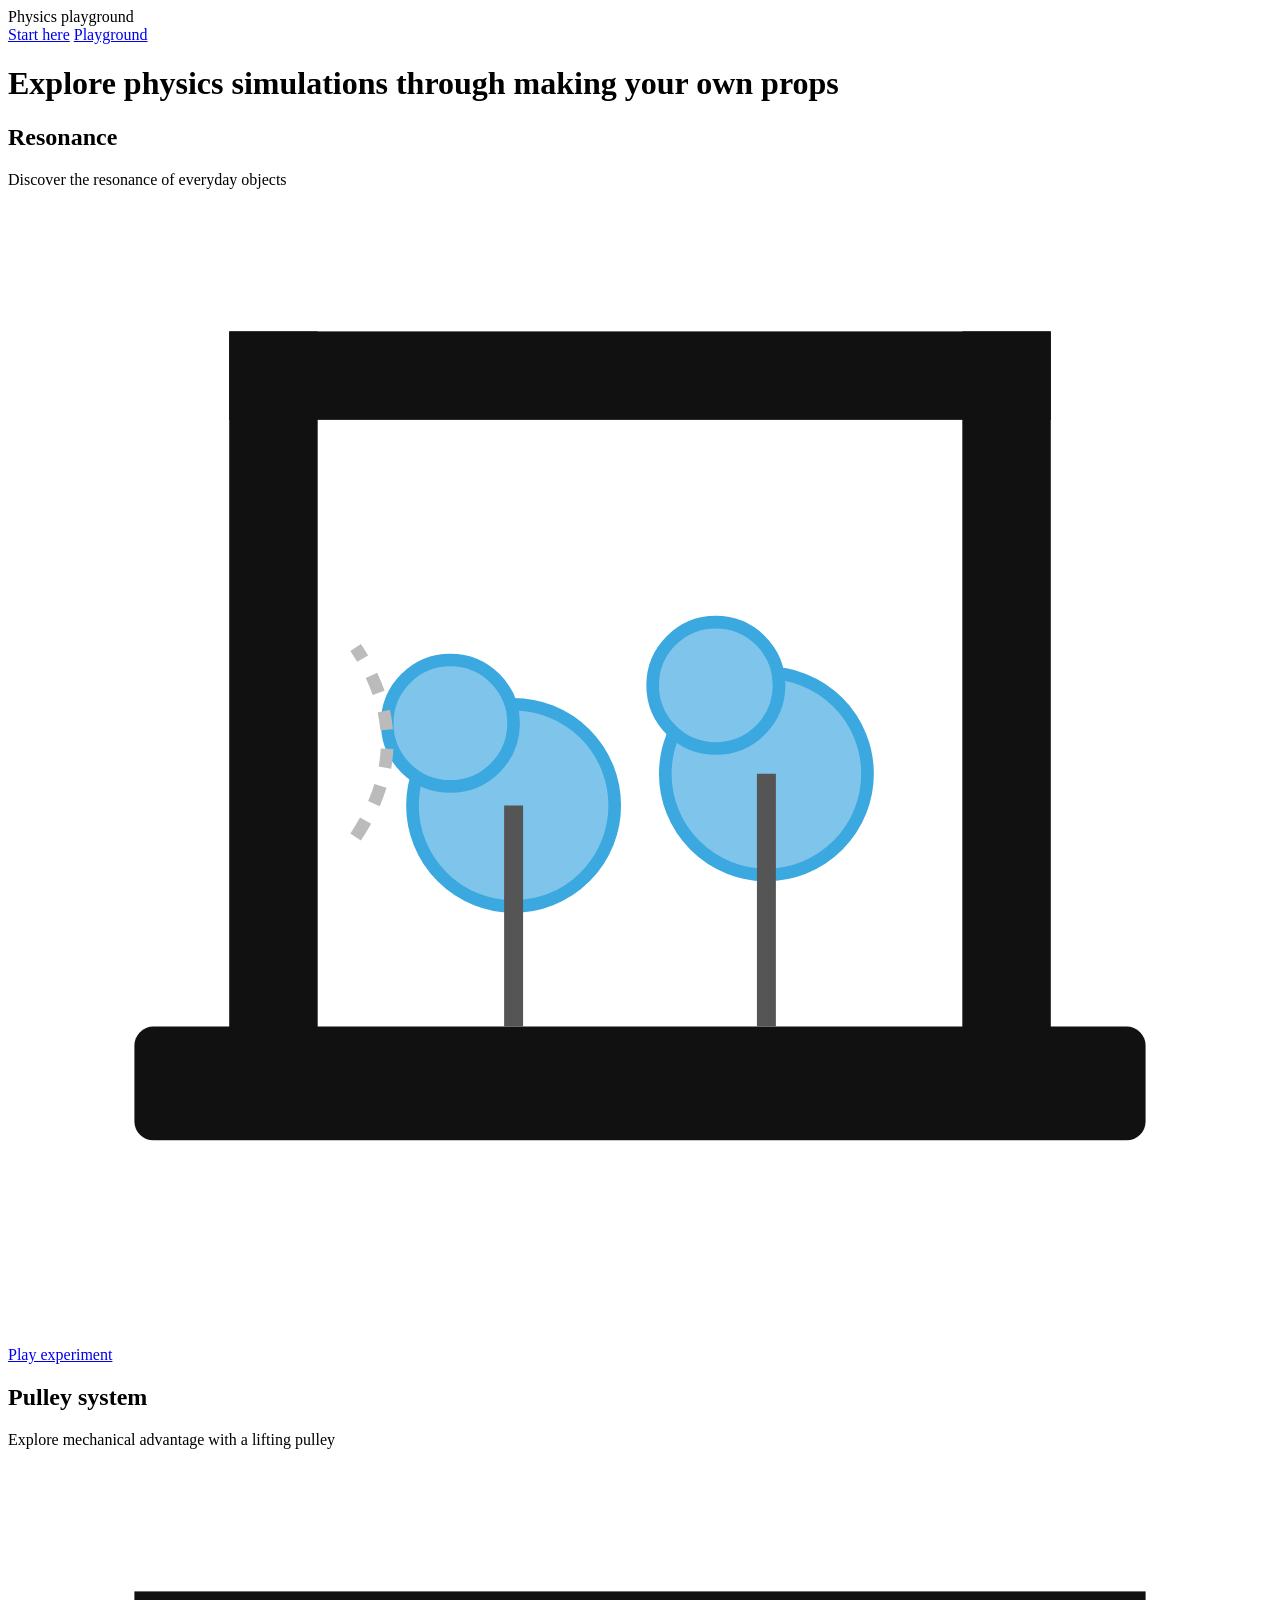
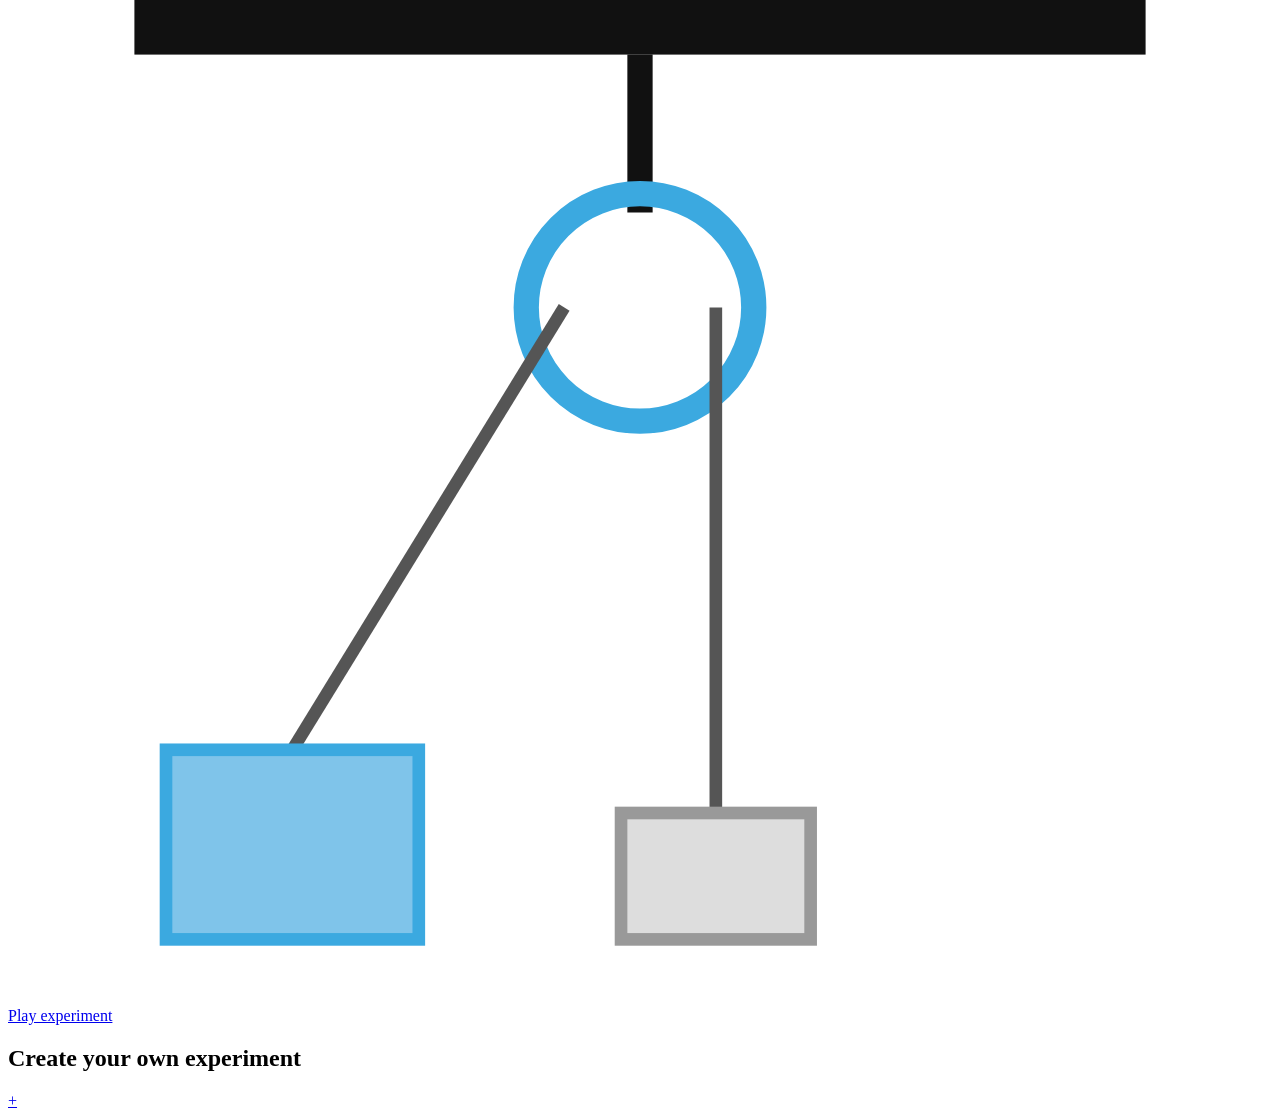
==== index.html @ e657a327 "Rename index (2).html to index.html" ====
<!DOCTYPE html>
<html lang="en">
<head>
    <meta charset="utf-8" />
    <link rel="stylesheet" href="style.css">
    <link rel="preconnect" href="https://fonts.googleapis.com">
    <link rel="preconnect" href="https://fonts.gstatic.com" crossorigin>
    <link href="https://fonts.googleapis.com/css2?family=Open+Sans:wght@300;400;500;600;700&display=swap" rel="stylesheet">
    <title>Physics Playground</title>
</head>
<body>

    <header class="topbar">
        <span class="topbar-title">Physics playground</span>
        <nav class="topnav">
            <a href="index.html" class="nav-pill nav-pill-outline">Start here</a>
            <a href="playground.html" class="nav-pill nav-pill-filled">Playground</a>
        </nav>
    </header>

    <h1 class="page-heading">Explore physics simulations through making your own props</h1>

    <div class="template-grid">

        <!-- RESONANCE -->
        <div class="template-card">
            <h2>Resonance</h2>
            <p class="template-desc">Discover the resonance of everyday objects</p>
            <div class="template-art">
                <svg viewBox="0 0 200 180" xmlns="http://www.w3.org/2000/svg">
                    <rect x="20" y="130" width="160" height="18" rx="3" fill="#111"/>
                    <rect x="35" y="20" width="14" height="115" fill="#111"/>
                    <rect x="151" y="20" width="14" height="115" fill="#111"/>
                    <rect x="35" y="20" width="130" height="14" fill="#111"/>
                    <circle cx="80" cy="95" r="16" fill="#7fc4ea" stroke="#3ba9e0" stroke-width="2"/>
                    <circle cx="70" cy="82" r="10" fill="#7fc4ea" stroke="#3ba9e0" stroke-width="2"/>
                    <circle cx="120" cy="90" r="16" fill="#7fc4ea" stroke="#3ba9e0" stroke-width="2"/>
                    <circle cx="112" cy="76" r="10" fill="#7fc4ea" stroke="#3ba9e0" stroke-width="2"/>
                    <line x1="80" y1="95" x2="80" y2="130" stroke="#555" stroke-width="3"/>
                    <line x1="120" y1="90" x2="120" y2="130" stroke="#555" stroke-width="3"/>
                    <path d="M55 100 q10 -15 0 -30" fill="none" stroke="#bbb" stroke-width="2" stroke-dasharray="3 3"/>
                </svg>
            </div>
            <a href="playground.html?template=resonance" class="template-play-btn">Play experiment</a>
        </div>

        <!-- PULLEY SYSTEM -->
        <div class="template-card">
            <h2>Pulley system</h2>
            <p class="template-desc">Explore mechanical advantage with a lifting pulley</p>
            <div class="template-art">
                <svg viewBox="0 0 200 180" xmlns="http://www.w3.org/2000/svg">
                    <rect x="20" y="20" width="160" height="10" fill="#111"/>
                    <line x1="100" y1="30" x2="100" y2="55" stroke="#111" stroke-width="4"/>
                    <circle cx="100" cy="70" r="18" fill="none" stroke="#3ba9e0" stroke-width="4"/>
                    <line x1="88" y1="70" x2="45" y2="140" stroke="#555" stroke-width="2"/>
                    <line x1="112" y1="70" x2="112" y2="150" stroke="#555" stroke-width="2"/>
                    <rect x="25" y="140" width="40" height="30" fill="#7fc4ea" stroke="#3ba9e0" stroke-width="2"/>
                    <rect x="97" y="150" width="30" height="20" fill="#ddd" stroke="#999" stroke-width="2"/>
                </svg>
            </div>
            <a href="playground.html?template=pulley" class="template-play-btn">Play experiment</a>
        </div>

        <!-- CREATE YOUR OWN -->
        <div class="template-card template-card-blank">
            <h2>Create your own experiment</h2>
            <a href="playground.html" class="template-blank-plus" title="Start a blank experiment">+</a>
        </div>

    </div>

</body>
</html>
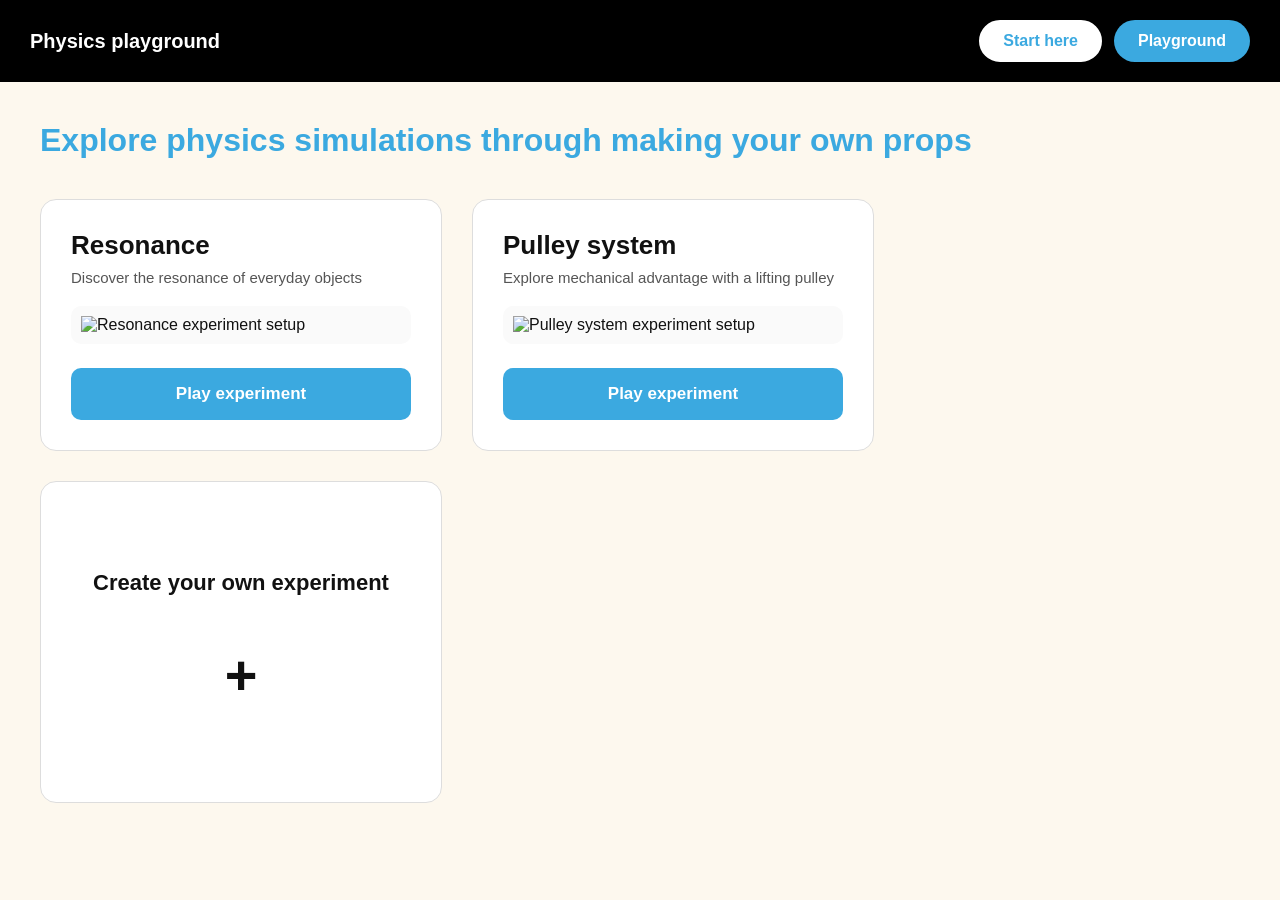
==== commit 5d1a644e: "Replace SVG graphics with image tags" ====
--- a/index.html
+++ b/index.html
@@ -27,19 +27,7 @@
             <h2>Resonance</h2>
             <p class="template-desc">Discover the resonance of everyday objects</p>
             <div class="template-art">
-                <svg viewBox="0 0 200 180" xmlns="http://www.w3.org/2000/svg">
-                    <rect x="20" y="130" width="160" height="18" rx="3" fill="#111"/>
-                    <rect x="35" y="20" width="14" height="115" fill="#111"/>
-                    <rect x="151" y="20" width="14" height="115" fill="#111"/>
-                    <rect x="35" y="20" width="130" height="14" fill="#111"/>
-                    <circle cx="80" cy="95" r="16" fill="#7fc4ea" stroke="#3ba9e0" stroke-width="2"/>
-                    <circle cx="70" cy="82" r="10" fill="#7fc4ea" stroke="#3ba9e0" stroke-width="2"/>
-                    <circle cx="120" cy="90" r="16" fill="#7fc4ea" stroke="#3ba9e0" stroke-width="2"/>
-                    <circle cx="112" cy="76" r="10" fill="#7fc4ea" stroke="#3ba9e0" stroke-width="2"/>
-                    <line x1="80" y1="95" x2="80" y2="130" stroke="#555" stroke-width="3"/>
-                    <line x1="120" y1="90" x2="120" y2="130" stroke="#555" stroke-width="3"/>
-                    <path d="M55 100 q10 -15 0 -30" fill="none" stroke="#bbb" stroke-width="2" stroke-dasharray="3 3"/>
-                </svg>
+                <img src="resonance.jpg" alt="Resonance experiment setup">
             </div>
             <a href="playground.html?template=resonance" class="template-play-btn">Play experiment</a>
         </div>
@@ -49,15 +37,7 @@
             <h2>Pulley system</h2>
             <p class="template-desc">Explore mechanical advantage with a lifting pulley</p>
             <div class="template-art">
-                <svg viewBox="0 0 200 180" xmlns="http://www.w3.org/2000/svg">
-                    <rect x="20" y="20" width="160" height="10" fill="#111"/>
-                    <line x1="100" y1="30" x2="100" y2="55" stroke="#111" stroke-width="4"/>
-                    <circle cx="100" cy="70" r="18" fill="none" stroke="#3ba9e0" stroke-width="4"/>
-                    <line x1="88" y1="70" x2="45" y2="140" stroke="#555" stroke-width="2"/>
-                    <line x1="112" y1="70" x2="112" y2="150" stroke="#555" stroke-width="2"/>
-                    <rect x="25" y="140" width="40" height="30" fill="#7fc4ea" stroke="#3ba9e0" stroke-width="2"/>
-                    <rect x="97" y="150" width="30" height="20" fill="#ddd" stroke="#999" stroke-width="2"/>
-                </svg>
+                <img src="pulley.jpg" alt="Pulley system experiment setup">
             </div>
             <a href="playground.html?template=pulley" class="template-play-btn">Play experiment</a>
         </div>
--- a/style.css
+++ b/style.css
@@ -0,0 +1,973 @@
+html, body {
+    margin: 0;
+    padding: 0;
+}
+
+body {
+    font-family: "Open Sans", sans-serif;
+    background: #fdf8ee;
+    color: #111;
+}
+
+.topbar {
+    background: #000;
+    color: #fff;
+    padding: 20px 30px;
+    font-size: 20px;
+    font-weight: 600;
+    display: flex;
+    align-items: center;
+    justify-content: space-between;
+    flex-wrap: wrap;
+    gap: 16px;
+}
+
+.topnav {
+    display: flex;
+    gap: 12px;
+}
+
+.nav-pill {
+    display: inline-block;
+    padding: 10px 22px;
+    border-radius: 30px;
+    font-size: 16px;
+    font-weight: 700;
+    text-decoration: none;
+    cursor: pointer;
+    border: 2px solid transparent;
+}
+
+.nav-pill-outline {
+    background: #fff;
+    color: #3ba9e0;
+    border-color: #fff;
+}
+
+.nav-pill-outline:hover {
+    background: #f0f0f0;
+}
+
+.nav-pill-filled {
+    background: #3ba9e0;
+    color: #fff;
+}
+
+.nav-pill-filled:hover {
+    background: #2f92c4;
+}
+
+.template-label {
+    padding: 16px 30px 0 30px;
+    font-size: 15px;
+    color: #777;
+}
+
+.template-label:empty {
+    display: none;
+}
+
+.topbar-title {
+    white-space: nowrap;
+}
+
+.page-heading {
+    color: #3ba9e0;
+    font-size: 32px;
+    font-weight: 700;
+    padding: 40px 40px 10px 40px;
+    margin: 0;
+}
+
+.template-grid {
+    display: flex;
+    gap: 30px;
+    padding: 30px 40px 60px 40px;
+    flex-wrap: wrap;
+    align-items: stretch;
+}
+
+.template-card {
+    background: #fff;
+    border: 1px solid #ddd;
+    border-radius: 16px;
+    padding: 30px;
+    width: 340px;
+    display: flex;
+    flex-direction: column;
+}
+
+.template-card h2 {
+    margin: 0 0 8px 0;
+    font-size: 26px;
+    font-weight: 700;
+}
+
+.template-desc {
+    color: #555;
+    margin: 0 0 20px 0;
+    font-size: 15px;
+}
+
+.template-art {
+    background: #fafafa;
+    border-radius: 10px;
+    padding: 10px;
+    margin-bottom: 24px;
+}
+
+.template-art svg {
+    width: 100%;
+    height: auto;
+    display: block;
+}
+
+.template-play-btn {
+    display: block;
+    text-align: center;
+    text-decoration: none;
+    background: #3ba9e0;
+    color: #fff;
+    border-radius: 10px;
+    padding: 16px;
+    font-size: 17px;
+    font-weight: 700;
+    margin-top: auto;
+}
+
+.template-play-btn:hover {
+    background: #2f92c4;
+}
+
+.template-card-blank {
+    align-items: center;
+    justify-content: center;
+    text-align: center;
+    min-height: 260px;
+}
+
+.template-card-blank h2 {
+    font-size: 22px;
+}
+
+.template-blank-plus {
+    display: flex;
+    align-items: center;
+    justify-content: center;
+    text-decoration: none;
+    color: #111;
+    font-size: 56px;
+    font-weight: 700;
+    width: 80px;
+    height: 80px;
+    margin-top: 30px;
+}
+
+.template-blank-plus:hover {
+    color: #3ba9e0;
+}
+
+.grid {
+    display: flex;
+    gap: 24px;
+    padding: 30px;
+    align-items: flex-start;
+    flex-wrap: wrap;
+}
+
+.col {
+    display: flex;
+    flex-direction: column;
+    gap: 24px;
+}
+
+#slidersContainer {
+    display: flex;
+    flex-direction: column;
+    gap: 24px;
+}
+
+.left-col {
+    width: 300px;
+}
+
+.right-col {
+    width: 500px;
+}
+
+.panel {
+    border: 1px solid #ddd;
+    border-radius: 14px;
+    padding: 20px 24px;
+    background: #fff;
+}
+
+.panel h2 {
+    margin: 0 0 12px 0;
+    font-size: 26px;
+    font-weight: 700;
+}
+
+.panel-header {
+    display: flex;
+    align-items: center;
+    justify-content: space-between;
+    gap: 12px;
+}
+
+.panel-header h2 {
+    margin: 0;
+}
+
+.slider-title-input {
+    border: none;
+    background: transparent;
+    font-size: 26px;
+    font-weight: 700;
+    font-family: inherit;
+    flex: 1;
+    min-width: 0;
+    padding: 2px 4px;
+    border-radius: 6px;
+}
+
+.slider-title-input:focus {
+    outline: 2px solid #3ba9e0;
+    background: #fff;
+}
+
+.slider-token-input {
+    background: #fff;
+    border: none;
+    border-right: 1px solid #333;
+    padding: 8px 10px;
+    font-weight: 700;
+    width: 44px;
+    text-align: center;
+    font-family: inherit;
+    font-size: 16px;
+}
+
+.slider-token-input:focus {
+    outline: 2px solid #3ba9e0;
+}
+
+.delete-slider-btn {
+    background: none;
+    border: none;
+    color: #999;
+    font-size: 22px;
+    cursor: pointer;
+    padding: 0 4px;
+    line-height: 1;
+    flex-shrink: 0;
+}
+
+.delete-slider-btn:hover {
+    color: #d33;
+}
+
+.slider-hint-input {
+    display: block;
+    width: 100%;
+    box-sizing: border-box;
+    border: none;
+    background: transparent;
+    color: #555;
+    font-family: inherit;
+    font-size: 15px;
+    margin: 10px 0 4px 0;
+    padding: 2px 4px;
+    border-radius: 6px;
+}
+
+.slider-hint-input:focus {
+    outline: 2px solid #3ba9e0;
+    background: #fff;
+}
+
+.slider-minmax-row {
+    display: flex;
+    gap: 16px;
+    margin: 4px 0 16px 0;
+    font-size: 13px;
+    color: #555;
+}
+
+.slider-minmax-row label {
+    display: flex;
+    align-items: center;
+    gap: 6px;
+}
+
+.slider-minmax-row input {
+    width: 60px;
+    border: 1px solid #ccc;
+    border-radius: 6px;
+    padding: 4px 6px;
+    font-family: inherit;
+    font-size: 13px;
+}
+
+.add-slider-btn {
+    width: 100%;
+    background: #fff;
+    border: 2px dashed #aaa;
+    color: #555;
+    border-radius: 14px;
+    padding: 16px;
+    font-size: 16px;
+    font-weight: 600;
+    cursor: pointer;
+}
+
+.add-slider-btn:hover {
+    background: #f5f5f5;
+    border-color: #3ba9e0;
+    color: #3ba9e0;
+}
+
+.value-box {
+    display: flex;
+    align-items: stretch;
+    border: 1px solid #333;
+    border-radius: 6px;
+    overflow: hidden;
+}
+
+.value-label {
+    background: #fff;
+    border-right: 1px solid #333;
+    padding: 8px 12px;
+    font-weight: 700;
+    display: flex;
+    align-items: center;
+}
+
+.value-box input {
+    border: none;
+    width: 80px;
+    padding: 8px 10px;
+    font-family: inherit;
+    font-size: 16px;
+}
+
+.value-box input:focus {
+    outline: 2px solid #3ba9e0;
+}
+
+.hint {
+    color: #555;
+    margin: 10px 0 14px 0;
+    font-size: 15px;
+}
+
+.slider-range {
+    -webkit-appearance: none;
+    width: 100%;
+    height: 8px;
+    border-radius: 4px;
+    background: #d9d9d9;
+    outline: none;
+    margin: 6px 0 18px 0;
+}
+
+.slider-range::-webkit-slider-thumb {
+    -webkit-appearance: none;
+    width: 26px;
+    height: 26px;
+    border-radius: 50%;
+    background: #3ba9e0;
+    cursor: pointer;
+    border: none;
+}
+
+.slider-range::-moz-range-thumb {
+    width: 26px;
+    height: 26px;
+    border-radius: 50%;
+    background: #3ba9e0;
+    cursor: pointer;
+    border: none;
+}
+
+.slider-buttons {
+    display: flex;
+    justify-content: space-between;
+}
+
+.step-btn {
+    background: #000;
+    color: #fff;
+    border: none;
+    border-radius: 8px;
+    width: 56px;
+    height: 44px;
+    font-size: 22px;
+    font-weight: 700;
+    cursor: pointer;
+}
+
+.step-btn:hover {
+    background: #222;
+}
+
+.outline-btn {
+    background: #fff;
+    border: 1px solid #333;
+    border-radius: 6px;
+    padding: 10px 20px;
+    font-weight: 600;
+    cursor: pointer;
+}
+
+.outline-btn:hover {
+    background: #f0f0f0;
+}
+
+.status {
+    margin-top: 10px;
+    font-size: 14px;
+    color: #777;
+}
+
+.limits-row {
+    display: flex;
+    gap: 16px;
+    margin-bottom: 10px;
+    flex-wrap: wrap;
+}
+
+.limits-row label {
+    display: flex;
+    align-items: center;
+    gap: 8px;
+    font-size: 14px;
+    font-weight: 600;
+}
+
+.limits-row input {
+    width: 70px;
+    border: 1px solid #333;
+    border-radius: 6px;
+    padding: 6px 8px;
+    font-family: inherit;
+    font-size: 14px;
+}
+
+.code-box {
+    width: 100%;
+    box-sizing: border-box;
+    border: 1px solid #333;
+    border-radius: 6px;
+    padding: 12px;
+    font-family: monospace;
+    font-size: 15px;
+    background: #fff;
+    resize: vertical;
+    white-space: pre;
+}
+
+.motion-preview {
+    white-space: pre-line;
+    line-height: 1.6;
+}
+
+.play-row {
+    display: flex;
+    gap: 16px;
+}
+
+.play-btn {
+    flex: 1;
+    background: #000;
+    color: #fff;
+    border: none;
+    border-radius: 10px;
+    padding: 18px 24px;
+    font-size: 18px;
+    font-weight: 700;
+    cursor: pointer;
+}
+
+.play-btn:hover {
+    background: #222;
+}
+
+.play-btn:disabled {
+    background: #999;
+    cursor: not-allowed;
+}
+
+.stop-btn {
+    background: #fff;
+    color: #000;
+    border: 1px solid #333;
+    border-radius: 10px;
+    padding: 18px 24px;
+    font-size: 18px;
+    font-weight: 700;
+    cursor: pointer;
+}
+
+.console-panel {
+    margin: 0 30px 40px 30px;
+}
+
+#console {
+    height: 200px;
+    border: 1px solid #ccc;
+    border-radius: 8px;
+    padding: 10px;
+    overflow-y: auto;
+    background: #fff;
+    font-family: monospace;
+    font-size: 14px;
+}
+
+/* ---------------- Observation cards ---------------- */
+
+.obs-col {
+    width: 420px;
+}
+
+.obs-header {
+    background: #3ba9e0;
+    color: #fff;
+    border-radius: 14px 14px 0 0;
+    padding: 18px 22px;
+    display: flex;
+    align-items: center;
+    justify-content: space-between;
+}
+
+.obs-header h2 {
+    margin: 0;
+    font-size: 22px;
+    font-weight: 700;
+}
+
+.add-card-btn {
+    background: transparent;
+    border: none;
+    color: #fff;
+    font-size: 26px;
+    line-height: 1;
+    cursor: pointer;
+    padding: 0 6px;
+}
+
+.add-card-btn:hover {
+    opacity: 0.8;
+}
+
+.ai-settings {
+    background: #fff;
+    border-left: 1px solid #ddd;
+    border-right: 1px solid #ddd;
+    border-bottom: 1px solid #eee;
+    padding: 16px 20px;
+}
+
+.ai-settings label {
+    display: block;
+    font-weight: 700;
+    font-size: 14px;
+    margin-bottom: 6px;
+}
+
+.ai-settings input {
+    width: 100%;
+    box-sizing: border-box;
+    border: 1px solid #333;
+    border-radius: 6px;
+    padding: 8px 10px;
+    font-family: inherit;
+    font-size: 14px;
+}
+
+.ai-settings .hint {
+    font-size: 12px;
+    margin: 8px 0 0 0;
+}
+
+#cardsContainer {
+    border: 1px solid #ddd;
+    border-top: none;
+    border-radius: 0 0 14px 14px;
+    background: #fff;
+    overflow: hidden;
+}
+
+.obs-card {
+    border-bottom: 1px solid #eee;
+}
+
+.obs-card:last-child {
+    border-bottom: none;
+}
+
+.obs-card-header {
+    display: flex;
+    align-items: center;
+    justify-content: space-between;
+    gap: 12px;
+    padding: 16px 20px;
+    cursor: pointer;
+}
+
+.obs-card-title {
+    font-size: 16px;
+    color: #111;
+    overflow: hidden;
+    text-overflow: ellipsis;
+    white-space: nowrap;
+    flex: 1;
+}
+
+.obs-card-actions {
+    display: flex;
+    align-items: center;
+    gap: 16px;
+    flex-shrink: 0;
+}
+
+.delete-btn,
+.toggle-btn {
+    background: none;
+    border: none;
+    cursor: pointer;
+    font-size: 18px;
+    color: #333;
+    padding: 2px;
+    line-height: 1;
+}
+
+.delete-btn:hover {
+    color: #d33;
+}
+
+.toggle-btn {
+    transition: transform 0.15s ease;
+    display: inline-block;
+}
+
+.obs-card:not(.collapsed) .toggle-btn {
+    transform: rotate(180deg);
+}
+
+.obs-card-body {
+    padding: 4px 20px 24px 20px;
+}
+
+.obs-card.collapsed .obs-card-body {
+    display: none;
+}
+
+.obs-card.saved {
+    background: #fafffa;
+}
+
+.obs-video-wrap {
+    position: relative;
+    width: 100%;
+    max-width: 340px;
+    margin: 0 auto 20px auto;
+    background: #111;
+    border-radius: 10px;
+    overflow: hidden;
+}
+
+.obs-video {
+    width: 100%;
+    display: block;
+    aspect-ratio: 3 / 4;
+    object-fit: cover;
+    background: #111;
+}
+
+.record-btn {
+    position: absolute;
+    bottom: 14px;
+    left: 50%;
+    transform: translateX(-50%);
+    width: 46px;
+    height: 46px;
+    border-radius: 50%;
+    background: #d33;
+    border: 3px solid #fff;
+    cursor: pointer;
+}
+
+.record-btn.recording {
+    background: #d33;
+    animation: pulse 1s infinite;
+}
+
+@keyframes pulse {
+    0%   { box-shadow: 0 0 0 0 rgba(221,51,51,0.6); }
+    70%  { box-shadow: 0 0 0 12px rgba(221,51,51,0); }
+    100% { box-shadow: 0 0 0 0 rgba(221,51,51,0); }
+}
+
+.record-timer {
+    position: absolute;
+    top: 10px;
+    right: 12px;
+    background: rgba(0,0,0,0.6);
+    color: #fff;
+    padding: 2px 8px;
+    border-radius: 6px;
+    font-family: monospace;
+    font-size: 13px;
+}
+
+.camera-error {
+    color: #ccc;
+    text-align: center;
+    padding: 40px 12px;
+    font-size: 14px;
+}
+
+.obs-field {
+    margin-bottom: 16px;
+}
+
+.obs-field label {
+    display: block;
+    font-weight: 700;
+    margin-bottom: 6px;
+}
+
+.case-input {
+    width: 100%;
+    box-sizing: border-box;
+    border: 1px solid #333;
+    border-radius: 6px;
+    padding: 10px 12px;
+    font-family: inherit;
+    font-size: 16px;
+}
+
+.obs-table {
+    width: 100%;
+    border-collapse: separate;
+    border-spacing: 0 10px;
+    margin-bottom: 10px;
+}
+
+.obs-thead-row th {
+    text-align: left;
+    font-size: 12px;
+    color: #777;
+    font-weight: 600;
+    padding: 0 8px 4px 0;
+}
+
+.obs-table td {
+    padding-right: 8px;
+    vertical-align: middle;
+}
+
+.obs-table input {
+    width: 100%;
+    box-sizing: border-box;
+    border: 1px solid #333;
+    border-radius: 6px;
+    padding: 8px;
+    font-family: inherit;
+    font-size: 15px;
+}
+
+.param-label {
+    font-weight: 700;
+    min-width: 120px;
+}
+
+.remove-row-btn {
+    background: none;
+    border: none;
+    color: #999;
+    font-size: 18px;
+    cursor: pointer;
+    padding: 4px 6px;
+    line-height: 1;
+}
+
+.remove-row-btn:hover {
+    color: #d33;
+}
+
+.obs-table-controls {
+    display: flex;
+    gap: 8px;
+    margin-bottom: 14px;
+    flex-wrap: wrap;
+}
+
+.add-row-btn,
+.add-col-btn,
+.remove-col-btn {
+    background: #fff;
+    border: 1px solid #333;
+    color: #111;
+    border-radius: 6px;
+    padding: 6px 12px;
+    font-size: 13px;
+    font-weight: 600;
+    cursor: pointer;
+}
+
+.add-row-btn:hover,
+.add-col-btn:hover,
+.remove-col-btn:hover {
+    background: #f0f0f0;
+}
+
+.fill-btn {
+    background: #fff;
+    border: 1px solid #3ba9e0;
+    color: #3ba9e0;
+    border-radius: 6px;
+    padding: 8px 14px;
+    font-size: 14px;
+    font-weight: 600;
+    cursor: pointer;
+    margin-bottom: 18px;
+}
+
+.fill-btn:hover {
+    background: #eaf7ff;
+}
+
+.insight-wrap {
+    position: relative;
+}
+
+.insight-input {
+    width: 100%;
+    box-sizing: border-box;
+    border: 1px solid #333;
+    border-radius: 6px;
+    padding: 12px;
+    font-family: inherit;
+    font-size: 15px;
+    resize: vertical;
+}
+
+.help-dropdown {
+    position: absolute;
+    bottom: 10px;
+    right: 10px;
+}
+
+.help-btn {
+    background: #3ba9e0;
+    color: #fff;
+    border: none;
+    border-radius: 20px;
+    padding: 6px 16px;
+    font-size: 13px;
+    font-weight: 700;
+    cursor: pointer;
+}
+
+.help-btn:hover {
+    background: #2f92c4;
+}
+
+.help-btn:disabled {
+    background: #9ecde6;
+    cursor: default;
+}
+
+.help-menu {
+    display: none;
+    flex-direction: column;
+    position: absolute;
+    bottom: calc(100% + 8px);
+    right: 0;
+    background: #fff;
+    border: 1px solid #ddd;
+    border-radius: 10px;
+    box-shadow: 0 6px 18px rgba(0,0,0,0.15);
+    min-width: 200px;
+    overflow: hidden;
+    z-index: 10;
+}
+
+.help-menu.open {
+    display: flex;
+}
+
+.help-menu-item {
+    background: #fff;
+    border: none;
+    text-align: left;
+    padding: 10px 14px;
+    font-size: 14px;
+    font-family: inherit;
+    cursor: pointer;
+}
+
+.help-menu-item:hover {
+    background: #eaf7ff;
+}
+
+.save-obs-btn {
+    display: block;
+    width: 100%;
+    background: #000;
+    color: #fff;
+    border: none;
+    border-radius: 10px;
+    padding: 16px;
+    font-size: 17px;
+    font-weight: 700;
+    cursor: pointer;
+}
+
+.save-obs-btn:disabled {
+    background: #2e7d32;
+    cursor: default;
+}
+
+.download-link {
+    display: inline-block;
+    margin-top: 14px;
+    color: #3ba9e0;
+    font-weight: 600;
+    text-decoration: none;
+}
+
+.download-link:hover {
+    text-decoration: underline;
+}
+
+.upload-drive-btn {
+    display: block;
+    width: 100%;
+    background: #fff;
+    border: 1px solid #333;
+    color: #111;
+    border-radius: 8px;
+    padding: 10px 14px;
+    font-size: 14px;
+    font-weight: 600;
+    cursor: pointer;
+    margin-top: 10px;
+}
+
+.upload-drive-btn:hover {
+    background: #f0f0f0;
+}
+
+.upload-drive-btn:disabled {
+    background: #eee;
+    color: #999;
+    cursor: default;
+}
+
+[readonly] {
+    background: #f6f6f6;
+}
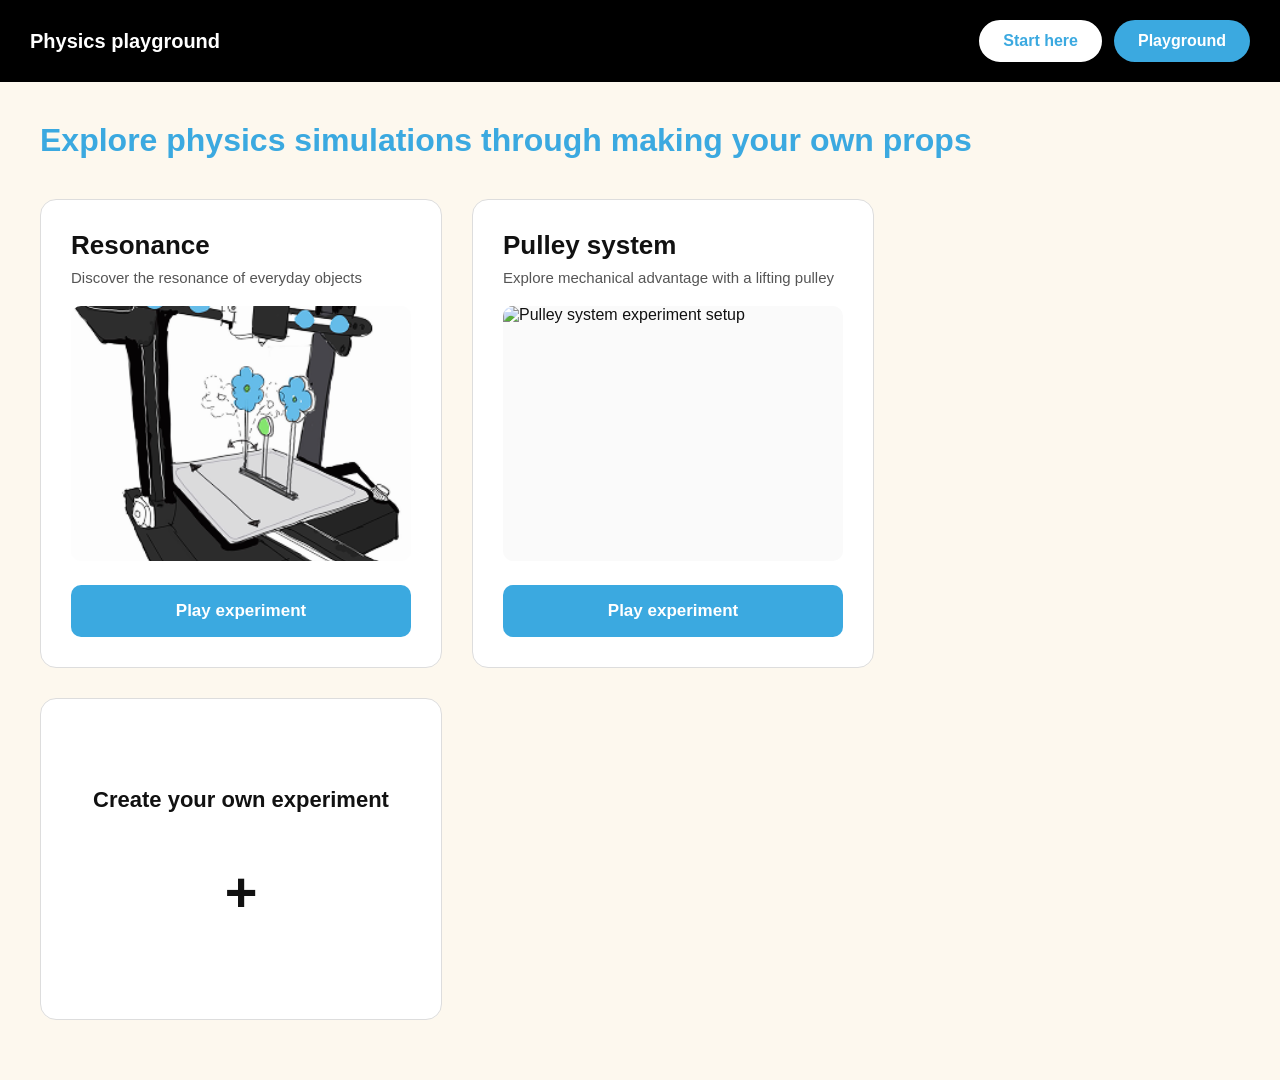
==== commit 32c04205: "Update index.html" ====
--- a/index.html
+++ b/index.html
@@ -27,7 +27,7 @@
             <h2>Resonance</h2>
             <p class="template-desc">Discover the resonance of everyday objects</p>
             <div class="template-art">
-                <img src="resonance.jpg" alt="Resonance experiment setup">
+                <img src="resonance.png" alt="Resonance experiment setup">
             </div>
             <a href="playground.html?template=resonance" class="template-play-btn">Play experiment</a>
         </div>
--- a/style.css
+++ b/style.css
@@ -112,14 +112,17 @@
 .template-art {
     background: #fafafa;
     border-radius: 10px;
-    padding: 10px;
+    overflow: hidden;
     margin-bottom: 24px;
-}
-
-.template-art svg {
-    width: 100%;
-    height: auto;
+    aspect-ratio: 4 / 3;
+}
+
+.template-art svg,
+.template-art img {
+    width: 100%;
+    height: 100%;
     display: block;
+    object-fit: cover;
 }
 
 .template-play-btn {
